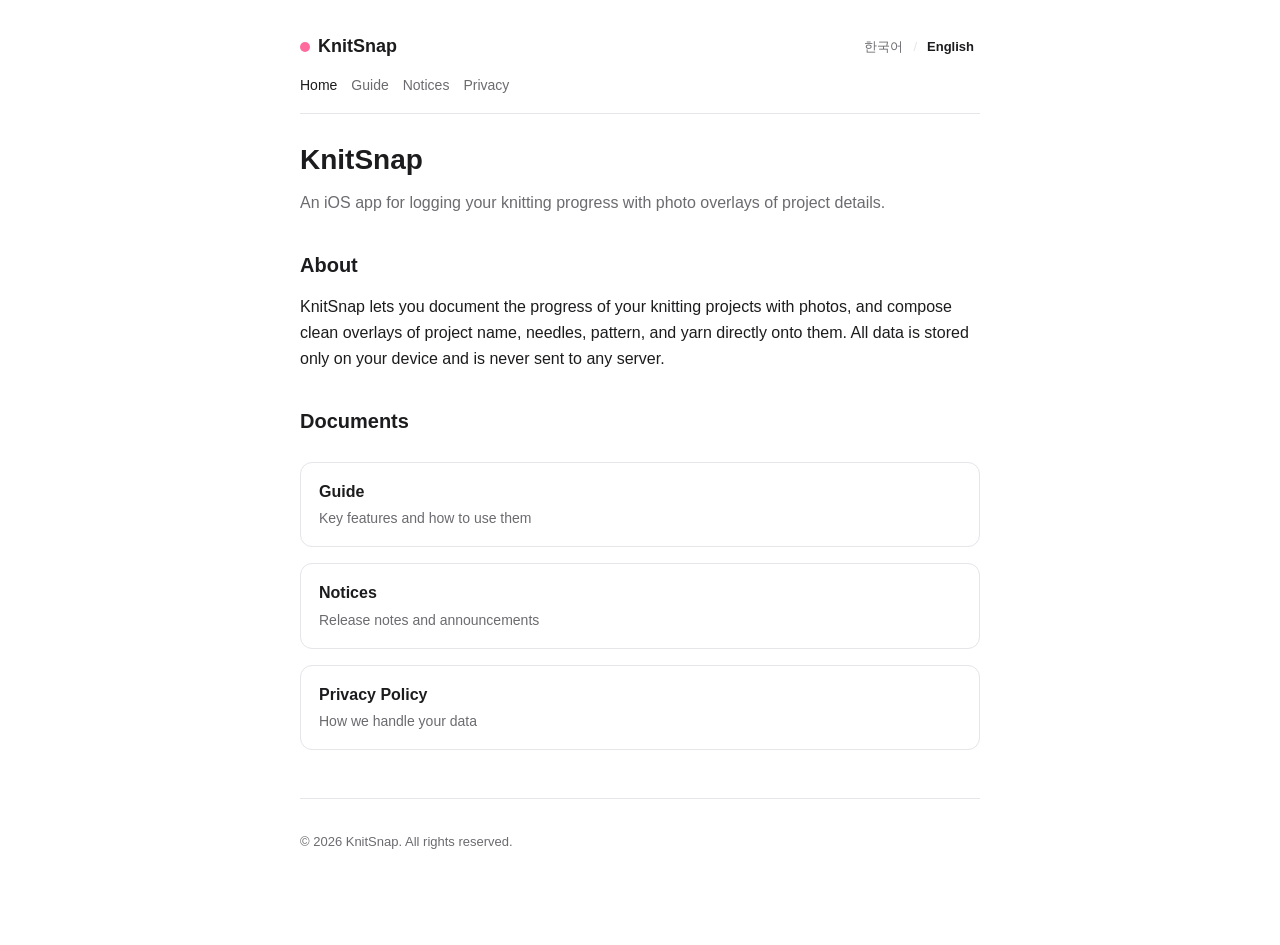
==== docs/en/index.html @ 752547a7 "Add en pages" ====
<!DOCTYPE html>
<html lang="en">
<head>
  <meta charset="UTF-8" />
  <meta name="viewport" content="width=device-width, initial-scale=1.0" />
  <title>KnitSnap</title>
  <meta name="description" content="iOS app for logging your knitting progress with photo overlays of project details" />
  <link rel="stylesheet" href="../style.css" />
</head>
<body>
  <div class="container">
    <header class="site">
      <div class="header-row">
        <a href="./" class="brand"><span class="dot"></span>KnitSnap</a>
        <div class="lang-toggle">
          <a href="../ko/">한국어</a>
          <span class="sep">/</span>
          <a href="./" aria-current="page">English</a>
        </div>
      </div>
      <nav class="site">
        <a href="./" aria-current="page">Home</a>
        <a href="guide.html">Guide</a>
        <a href="notice.html">Notices</a>
        <a href="privacy.html">Privacy</a>
      </nav>
    </header>

    <main>
      <h1>KnitSnap</h1>
      <p class="tagline">An iOS app for logging your knitting progress with photo overlays of project details.</p>

      <h2>About</h2>
      <p>KnitSnap lets you document the progress of your knitting projects with photos, and compose clean overlays of project name, needles, pattern, and yarn directly onto them. All data is stored only on your device and is never sent to any server.</p>

      <h2>Documents</h2>
      <ul class="card-list">
        <li>
          <a href="guide.html">
            <div class="title">Guide</div>
            <div class="desc">Key features and how to use them</div>
          </a>
        </li>
        <li>
          <a href="notice.html">
            <div class="title">Notices</div>
            <div class="desc">Release notes and announcements</div>
          </a>
        </li>
        <li>
          <a href="privacy.html">
            <div class="title">Privacy Policy</div>
            <div class="desc">How we handle your data</div>
          </a>
        </li>
      </ul>
    </main>

    <footer class="site">
      <p>&copy; 2026 KnitSnap. All rights reserved.</p>
    </footer>
  </div>
</body>
</html>
---- docs/style.css ----
:root {
  --bg: #ffffff;
  --fg: #1c1c1e;
  --muted: #6b6b70;
  --border: #e5e5ea;
  --accent: #ff6b9d;
  --accent-fg: #ffffff;
  --code-bg: #f2f2f7;
  --max-width: 720px;
}

@media (prefers-color-scheme: dark) {
  :root {
    --bg: #000000;
    --fg: #f2f2f7;
    --muted: #98989f;
    --border: #2c2c2e;
    --code-bg: #1c1c1e;
  }
}

* {
  box-sizing: border-box;
}

html {
  -webkit-text-size-adjust: 100%;
}

body {
  margin: 0;
  padding: 0;
  background: var(--bg);
  color: var(--fg);
  font-family: -apple-system, BlinkMacSystemFont, "SF Pro Text",
    "Helvetica Neue", "Apple SD Gothic Neo", "Noto Sans KR", sans-serif;
  font-size: 16px;
  line-height: 1.65;
  word-break: keep-all;
  overflow-wrap: break-word;
}

.container {
  max-width: var(--max-width);
  margin: 0 auto;
  padding: 32px 20px 80px;
}

header.site {
  border-bottom: 1px solid var(--border);
  margin-bottom: 28px;
  padding-bottom: 16px;
}

header.site .brand {
  display: inline-flex;
  align-items: center;
  gap: 8px;
  font-weight: 700;
  font-size: 18px;
  color: var(--fg);
  text-decoration: none;
}

header.site .brand .dot {
  display: inline-block;
  width: 10px;
  height: 10px;
  border-radius: 50%;
  background: var(--accent);
}

nav.site {
  margin-top: 12px;
  display: flex;
  flex-wrap: wrap;
  gap: 14px;
  font-size: 14px;
}

nav.site a {
  color: var(--muted);
  text-decoration: none;
}

nav.site a:hover,
nav.site a[aria-current="page"] {
  color: var(--fg);
}

.header-row {
  display: flex;
  justify-content: space-between;
  align-items: center;
  gap: 12px;
}

.lang-toggle {
  font-size: 13px;
  display: inline-flex;
  align-items: center;
  gap: 4px;
  white-space: nowrap;
}

.lang-toggle a {
  color: var(--muted);
  text-decoration: none;
  padding: 2px 6px;
  border-radius: 4px;
}

.lang-toggle a:hover {
  color: var(--fg);
}

.lang-toggle a[aria-current="page"] {
  color: var(--fg);
  font-weight: 600;
}

.lang-toggle .sep {
  color: var(--border);
}

h1 {
  font-size: 28px;
  line-height: 1.3;
  margin: 0 0 8px;
}

h2 {
  font-size: 20px;
  margin: 32px 0 12px;
}

h3 {
  font-size: 17px;
  margin: 24px 0 8px;
}

p {
  margin: 12px 0;
}

ul,
ol {
  padding-left: 22px;
  margin: 12px 0;
}

li + li {
  margin-top: 4px;
}

a {
  color: var(--accent);
}

.meta {
  color: var(--muted);
  font-size: 14px;
  margin-top: 0;
}

.tagline {
  color: var(--muted);
  font-size: 16px;
  margin-bottom: 24px;
}

.card-list {
  list-style: none;
  padding: 0;
  margin: 24px 0;
  display: grid;
  gap: 12px;
}

.card-list a {
  display: block;
  padding: 16px 18px;
  border: 1px solid var(--border);
  border-radius: 12px;
  color: var(--fg);
  text-decoration: none;
  transition: border-color 0.15s ease;
}

.card-list a:hover {
  border-color: var(--accent);
}

.card-list .title {
  font-weight: 600;
  margin-bottom: 2px;
}

.card-list .desc {
  color: var(--muted);
  font-size: 14px;
}

code {
  background: var(--code-bg);
  padding: 2px 6px;
  border-radius: 4px;
  font-size: 0.9em;
}

hr {
  border: none;
  border-top: 1px solid var(--border);
  margin: 32px 0;
}

footer.site {
  margin-top: 48px;
  padding-top: 20px;
  border-top: 1px solid var(--border);
  color: var(--muted);
  font-size: 13px;
}

.lang-divider {
  margin: 40px 0;
  border-top: 1px dashed var(--border);
}
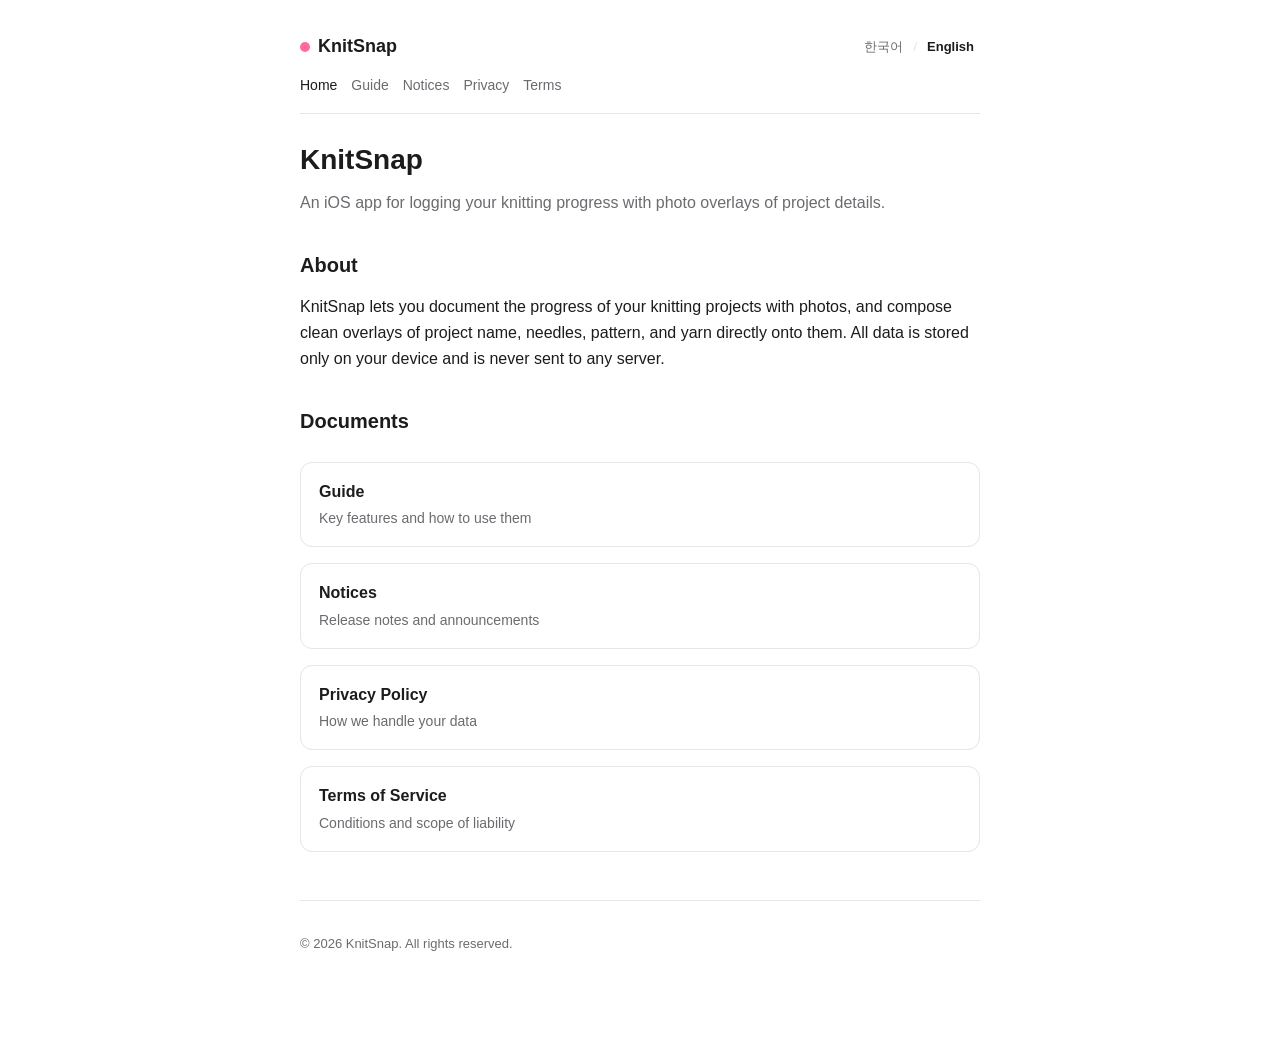
==== commit 1397f8c3: "Update docs" ====
--- a/docs/en/index.html
+++ b/docs/en/index.html
@@ -23,6 +23,7 @@
         <a href="guide.html">Guide</a>
         <a href="notice.html">Notices</a>
         <a href="privacy.html">Privacy</a>
+        <a href="terms.html">Terms</a>
       </nav>
     </header>
 
@@ -53,6 +54,12 @@
             <div class="desc">How we handle your data</div>
           </a>
         </li>
+        <li>
+          <a href="terms.html">
+            <div class="title">Terms of Service</div>
+            <div class="desc">Conditions and scope of liability</div>
+          </a>
+        </li>
       </ul>
     </main>
 
